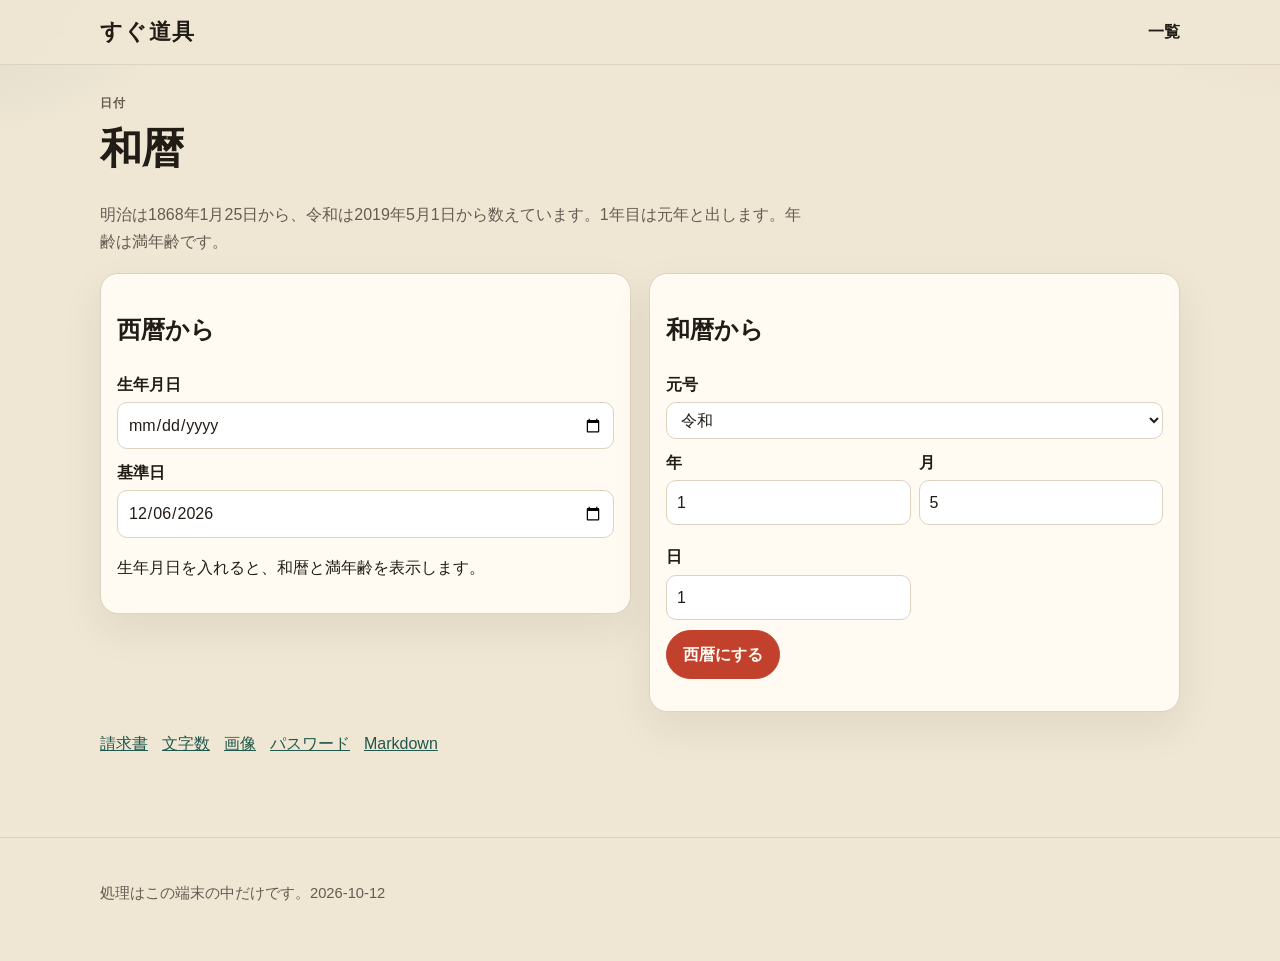
==== calendar.html @ 672f767a "すぐ道具を pinnsann.com で公開する。 Co-authored-by: Cursor <cursoragent@cursor.com>" ====
<!DOCTYPE html>
<html lang="ja">
<head>
  <meta charset="utf-8">
  <meta name="viewport" content="width=device-width, initial-scale=1">
  <title>和暦・西暦・年齢 | すぐ道具</title>
  <meta name="description" content="明治以降の和暦と西暦を入れ替え、満年齢を出します。">
  <link rel="icon" href="favicon.svg">
  <link rel="stylesheet" href="css/site.css">
</head>
<body>
  <a class="skip" href="#main">本文へ</a>
  <header class="site-header"><div class="wrap header-inner"><a class="brand" href="index.html">すぐ道具</a><nav class="nav" aria-label="主要"><a href="index.html">一覧</a></nav></div></header>
  <main id="main" class="wrap">
    <header class="page-head">
      <p class="kicker">日付</p>
      <h1>和暦</h1>
      <p>明治は1868年1月25日から、令和は2019年5月1日から数えています。1年目は元年と出します。年齢は満年齢です。</p>
    </header>
    <div class="layout">
      <section class="panel">
        <h2>西暦から</h2>
        <label class="field"><span>生年月日</span><input id="birth" type="date"></label>
        <label class="field"><span>基準日</span><input id="asof" type="date"></label>
        <p id="cal-out" aria-live="polite">生年月日を入れると、和暦と満年齢を表示します。</p>
      </section>
      <section class="panel">
        <h2>和暦から</h2>
        <label class="field"><span>元号</span>
          <select id="era">
            <option>令和</option>
            <option>平成</option>
            <option>昭和</option>
            <option>大正</option>
            <option>明治</option>
          </select>
        </label>
        <div class="grid-2">
          <label class="field"><span>年</span><input id="era-year" type="number" min="1" max="64" step="1" value="1"></label>
          <label class="field"><span>月</span><input id="era-month" type="number" min="1" max="12" step="1" value="5"></label>
          <label class="field"><span>日</span><input id="era-day" type="number" min="1" max="31" step="1" value="1"></label>
        </div>
        <button id="to-gregorian" class="btn btn-primary" type="button">西暦にする</button>
        <p id="greg-out" aria-live="polite"></p>
      </section>
    </div>
    <p class="related"><a href="invoice.html">請求書</a><a href="counter.html">文字数</a><a href="image.html">画像</a><a href="password.html">パスワード</a><a href="markdown.html">Markdown</a></p>
  </main>
  <footer class="site-footer"><div class="wrap"><p>処理はこの端末の中だけです。2026-10-12</p></div></footer>
  <script src="js/calendar.js"></script>
</body>
</html>
---- css/site.css ----
:root {
  --paper: #efe6d4;
  --sheet: #fffaf2;
  --ink: #221c16;
  --muted: #655c52;
  --line: #ddd2c0;
  --accent: #c2412d;
  --pine: #21584c;
  --pine-soft: #e4f0eb;
  --gold: #8a5712;
  --shadow: 0 16px 40px rgba(70, 42, 18, 0.08);
  --sans: "Yu Gothic UI", "Hiragino Sans", Meiryo, sans-serif;
  --serif: "Yu Mincho", "Hiragino Mincho ProN", "Times New Roman", serif;
  --mono: "Cascadia Mono", Consolas, "Courier New", monospace;
}

* { box-sizing: border-box; }

body {
  margin: 0;
  color: var(--ink);
  font-family: var(--sans);
  line-height: 1.7;
  background:
    radial-gradient(900px 420px at 110% -10%, rgba(194, 65, 45, 0.1), transparent 50%),
    radial-gradient(700px 320px at -10% 0%, rgba(33, 88, 76, 0.1), transparent 46%),
    var(--paper);
}

a { color: var(--pine); }
.skip { position: absolute; left: 12px; top: -40px; background: var(--ink); color: white; padding: 6px 10px; z-index: 20; }
.skip:focus { top: 12px; }
.wrap { width: min(1080px, calc(100% - 32px)); margin-inline: auto; }

.site-header {
  position: sticky; top: 0; z-index: 10;
  background: rgba(239, 230, 212, 0.92);
  backdrop-filter: blur(12px);
  border-bottom: 1px solid var(--line);
}
.header-inner { display: flex; justify-content: space-between; align-items: center; gap: 16px; min-height: 64px; }
.brand { color: var(--ink); text-decoration: none; font-family: var(--serif); font-size: 1.35rem; font-weight: 700; letter-spacing: 0.06em; }
.nav { display: flex; gap: 16px; flex-wrap: wrap; }
.nav a { color: var(--ink); text-decoration: none; font-weight: 700; }
.nav a:hover { color: var(--accent); }

main { padding: 28px 0 64px; }
.hero { padding: 18px 0 8px; }
.seal {
  display: inline-block; margin: 0 0 10px; border: 2px solid var(--accent); color: var(--accent);
  border-radius: 999px; padding: 2px 10px; font-size: 0.78rem; font-weight: 700; letter-spacing: 0.08em;
}
.hero h1, .page-head h1 { font-family: var(--serif); margin: 0; }
.hero h1 { font-size: clamp(2.4rem, 7vw, 4.4rem); letter-spacing: 0.04em; }
.lede, .page-head p, .card p { color: var(--muted); }
.lede { font-size: 1.05rem; max-width: 40rem; }
.actions, .btn-row { display: flex; flex-wrap: wrap; gap: 10px; }

.btn {
  display: inline-flex; align-items: center; justify-content: center;
  border-radius: 999px; padding: 10px 16px; text-decoration: none; border: 1px solid var(--ink);
  background: transparent; color: var(--ink); font: inherit; font-weight: 700; cursor: pointer;
}
.btn-primary { background: var(--accent); border-color: var(--accent); color: #fffaf2; }
.btn-small { padding: 6px 10px; font-size: 0.92rem; }

.section { margin-top: 28px; }
.section h2 { font-family: var(--serif); font-size: 1.7rem; margin-bottom: 8px; }
.card-grid { display: grid; grid-template-columns: repeat(auto-fit, minmax(240px, 1fr)); gap: 14px; }
.card {
  display: flex; flex-direction: column; gap: 8px; min-height: 170px;
  background: var(--sheet); border: 1px solid var(--line); border-top: 4px solid var(--accent);
  border-radius: 16px; padding: 16px; color: inherit; text-decoration: none; box-shadow: var(--shadow);
}
a.card:hover { transform: translateY(-2px); }
.kicker { margin: 0; color: var(--accent); font-size: 0.78rem; font-weight: 700; letter-spacing: 0.08em; }
.card h3 { margin: 0; }
.page-head { margin-bottom: 18px; max-width: 44rem; }
.page-head h1 { font-size: clamp(1.8rem, 4vw, 2.6rem); }

.layout { display: grid; grid-template-columns: minmax(0, 1fr) minmax(0, 1fr); gap: 18px; align-items: start; }
.panel, .sheet {
  background: var(--sheet); border: 1px solid var(--line); border-radius: 18px; padding: 16px; box-shadow: var(--shadow);
}
.sheet { border-radius: 4px; font-family: var(--serif); }
.field { display: grid; gap: 4px; margin-bottom: 10px; }
.field span { font-weight: 700; }
input, select, textarea {
  width: 100%; font: inherit; color: inherit; background: white;
  border: 1px solid var(--line); border-radius: 10px; padding: 8px 10px;
}
textarea { resize: vertical; }
.grid-2 { display: grid; grid-template-columns: 1fr 1fr; gap: 8px; }
.line { display: grid; grid-template-columns: 0.95fr 1.4fr 0.5fr 0.7fr 0.75fr auto; gap: 6px; margin-bottom: 6px; }
.stats { display: grid; grid-template-columns: repeat(auto-fit, minmax(140px, 1fr)); gap: 8px; }
.stat { background: var(--pine-soft); border-radius: 12px; padding: 10px 12px; }
.stat b { display: block; font-size: 1.35rem; font-variant-numeric: tabular-nums; }
.stat span { color: var(--muted); font-size: 0.85rem; }
.note { color: var(--muted); font-size: 0.92rem; }
.warn { color: var(--gold); font-weight: 700; }
.mono, code { font-family: var(--mono); }
.password-list { list-style: none; padding: 0; margin: 0; display: grid; gap: 8px; }
.password-list li {
  display: flex; justify-content: space-between; gap: 8px; align-items: center;
  background: white; border: 1px solid var(--line); border-radius: 10px; padding: 8px 10px;
  font-family: var(--mono); word-break: break-all;
}
.sheet table { width: 100%; border-collapse: collapse; }
.sheet th, .sheet td { border-bottom: 1px solid var(--line); padding: 6px 4px; vertical-align: top; text-align: left; }
.sheet .right, .right { text-align: right; font-variant-numeric: tabular-nums; }
.sheet h2 { margin: 0 0 8px; letter-spacing: 0.18em; }
.totals { margin-left: auto; width: min(100%, 280px); }
.preview-frame { background: white; border: 1px dashed var(--line); border-radius: 12px; min-height: 160px; padding: 12px; overflow: auto; }
.related { display: flex; flex-wrap: wrap; gap: 8px 14px; margin-top: 18px; }
.stack { display: grid; gap: 12px; }
form.panel > label { display: flex; gap: 8px; align-items: flex-start; margin: 8px 0; font-weight: 500; }
.site-footer { border-top: 1px solid var(--line); padding: 28px 0 40px; color: var(--muted); font-size: 0.92rem; }
:focus-visible { outline: 2px solid var(--accent); outline-offset: 2px; }

@media (max-width: 860px) {
  .layout, .grid-2, .line { grid-template-columns: 1fr; }
  .header-inner { align-items: flex-start; flex-direction: column; padding: 10px 0; }
}
@media print {
  body { background: white; }
  .site-header, .site-footer, .no-print, .skip, .page-head, .related { display: none !important; }
  .layout { display: block; }
  .sheet { box-shadow: none; border: none; }
  main { padding: 0; }
  .wrap { width: auto; }
}
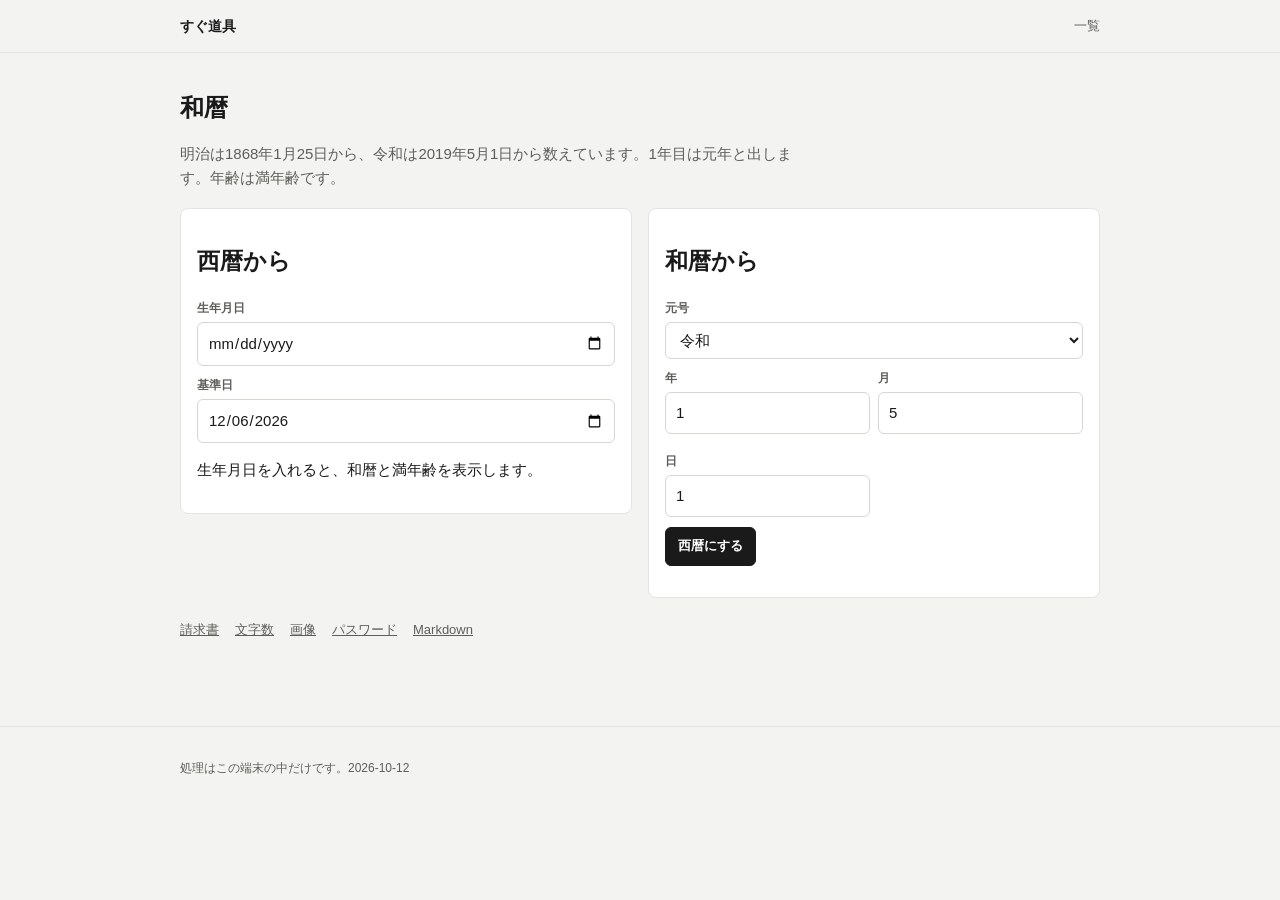
==== commit 0f268bc3: "一覧を、使う作業の名前にする。 Co-authored-by: Cursor <cursoragent@cursor.com>" ====
--- a/calendar.html
+++ b/calendar.html
@@ -13,7 +13,6 @@
   <header class="site-header"><div class="wrap header-inner"><a class="brand" href="index.html">すぐ道具</a><nav class="nav" aria-label="主要"><a href="index.html">一覧</a></nav></div></header>
   <main id="main" class="wrap">
     <header class="page-head">
-      <p class="kicker">日付</p>
       <h1>和暦</h1>
       <p>明治は1868年1月25日から、令和は2019年5月1日から数えています。1年目は元年と出します。年齢は満年齢です。</p>
     </header>
--- a/css/site.css
+++ b/css/site.css
@@ -1,17 +1,12 @@
 :root {
-  --paper: #efe6d4;
-  --sheet: #fffaf2;
-  --ink: #221c16;
-  --muted: #655c52;
-  --line: #ddd2c0;
-  --accent: #c2412d;
-  --pine: #21584c;
-  --pine-soft: #e4f0eb;
-  --gold: #8a5712;
-  --shadow: 0 16px 40px rgba(70, 42, 18, 0.08);
-  --sans: "Yu Gothic UI", "Hiragino Sans", Meiryo, sans-serif;
+  --bg: #f3f3f1;
+  --surface: #fff;
+  --ink: #1a1a1a;
+  --muted: #5e5e5a;
+  --line: #e4e4e0;
+  --sans: "Segoe UI", "Hiragino Sans", "Hiragino Kaku Gothic ProN", Meiryo, sans-serif;
   --serif: "Yu Mincho", "Hiragino Mincho ProN", "Times New Roman", serif;
-  --mono: "Cascadia Mono", Consolas, "Courier New", monospace;
+  --mono: "Cascadia Mono", "Segoe UI Mono", Consolas, monospace;
 }
 
 * { box-sizing: border-box; }
@@ -19,107 +14,145 @@
 body {
   margin: 0;
   color: var(--ink);
+  background: var(--bg);
   font-family: var(--sans);
-  line-height: 1.7;
-  background:
-    radial-gradient(900px 420px at 110% -10%, rgba(194, 65, 45, 0.1), transparent 50%),
-    radial-gradient(700px 320px at -10% 0%, rgba(33, 88, 76, 0.1), transparent 46%),
-    var(--paper);
+  font-size: 15px;
+  line-height: 1.6;
 }
 
-a { color: var(--pine); }
+a { color: inherit; }
 .skip { position: absolute; left: 12px; top: -40px; background: var(--ink); color: white; padding: 6px 10px; z-index: 20; }
 .skip:focus { top: 12px; }
-.wrap { width: min(1080px, calc(100% - 32px)); margin-inline: auto; }
+.wrap { width: min(920px, calc(100% - 40px)); margin-inline: auto; }
 
 .site-header {
-  position: sticky; top: 0; z-index: 10;
-  background: rgba(239, 230, 212, 0.92);
-  backdrop-filter: blur(12px);
+  position: sticky;
+  top: 0;
+  z-index: 10;
+  background: rgba(243, 243, 241, 0.92);
   border-bottom: 1px solid var(--line);
 }
-.header-inner { display: flex; justify-content: space-between; align-items: center; gap: 16px; min-height: 64px; }
-.brand { color: var(--ink); text-decoration: none; font-family: var(--serif); font-size: 1.35rem; font-weight: 700; letter-spacing: 0.06em; }
-.nav { display: flex; gap: 16px; flex-wrap: wrap; }
-.nav a { color: var(--ink); text-decoration: none; font-weight: 700; }
-.nav a:hover { color: var(--accent); }
+.header-inner { display: flex; justify-content: space-between; align-items: center; min-height: 52px; }
+.brand { color: var(--ink); text-decoration: none; font-size: 14px; font-weight: 600; }
+.nav { display: flex; gap: 16px; }
+.nav a { color: var(--muted); text-decoration: none; font-size: 13px; }
+.nav a:hover { color: var(--ink); }
 
-main { padding: 28px 0 64px; }
-.hero { padding: 18px 0 8px; }
-.seal {
-  display: inline-block; margin: 0 0 10px; border: 2px solid var(--accent); color: var(--accent);
-  border-radius: 999px; padding: 2px 10px; font-size: 0.78rem; font-weight: 700; letter-spacing: 0.08em;
-}
-.hero h1, .page-head h1 { font-family: var(--serif); margin: 0; }
-.hero h1 { font-size: clamp(2.4rem, 7vw, 4.4rem); letter-spacing: 0.04em; }
+main { padding: 8px 0 72px; }
+.hero { padding: 36px 0 8px; }
+.hero h1, .page-head h1 { margin: 0; font-weight: 600; letter-spacing: 0; }
+.hero h1 { font-size: 28px; }
 .lede, .page-head p, .card p { color: var(--muted); }
-.lede { font-size: 1.05rem; max-width: 40rem; }
-.actions, .btn-row { display: flex; flex-wrap: wrap; gap: 10px; }
+.lede { margin: 8px 0 0; max-width: 36rem; font-size: 15px; }
+.actions, .btn-row { display: flex; flex-wrap: wrap; gap: 8px; }
 
 .btn {
-  display: inline-flex; align-items: center; justify-content: center;
-  border-radius: 999px; padding: 10px 16px; text-decoration: none; border: 1px solid var(--ink);
-  background: transparent; color: var(--ink); font: inherit; font-weight: 700; cursor: pointer;
+  display: inline-flex;
+  align-items: center;
+  justify-content: center;
+  border-radius: 6px;
+  padding: 8px 12px;
+  text-decoration: none;
+  border: 1px solid #d2d2cc;
+  background: var(--surface);
+  color: var(--ink);
+  font: inherit;
+  font-size: 13px;
+  font-weight: 600;
+  cursor: pointer;
 }
-.btn-primary { background: var(--accent); border-color: var(--accent); color: #fffaf2; }
-.btn-small { padding: 6px 10px; font-size: 0.92rem; }
+.btn:hover { border-color: #1a1a1a; }
+.btn-primary { background: #1a1a1a; border-color: #1a1a1a; color: #fff; }
+.btn-primary:hover { background: #333; }
+.btn-small { padding: 6px 10px; }
 
 .section { margin-top: 28px; }
-.section h2 { font-family: var(--serif); font-size: 1.7rem; margin-bottom: 8px; }
-.card-grid { display: grid; grid-template-columns: repeat(auto-fit, minmax(240px, 1fr)); gap: 14px; }
+.section h2 {
+  margin: 0 0 8px;
+  color: var(--muted);
+  font-size: 12px;
+  font-weight: 600;
+}
+.card-grid { display: flex; flex-direction: column; border-top: 1px solid var(--line); }
 .card {
-  display: flex; flex-direction: column; gap: 8px; min-height: 170px;
-  background: var(--sheet); border: 1px solid var(--line); border-top: 4px solid var(--accent);
-  border-radius: 16px; padding: 16px; color: inherit; text-decoration: none; box-shadow: var(--shadow);
+  display: block;
+  min-height: 0;
+  padding: 14px 2px;
+  background: transparent;
+  border: 0;
+  border-bottom: 1px solid var(--line);
+  border-radius: 0;
+  color: inherit;
+  text-decoration: none;
 }
-a.card:hover { transform: translateY(-2px); }
-.kicker { margin: 0; color: var(--accent); font-size: 0.78rem; font-weight: 700; letter-spacing: 0.08em; }
-.card h3 { margin: 0; }
-.page-head { margin-bottom: 18px; max-width: 44rem; }
-.page-head h1 { font-size: clamp(1.8rem, 4vw, 2.6rem); }
+.card:hover { background: var(--surface); }
+.kicker { margin: 0 0 6px; color: #8a8a84; font-size: 12px; font-weight: 500; }
+.card h3 { margin: 0; font-size: 16px; font-weight: 600; }
+.card p { margin: 4px 0 0; font-size: 13px; }
+.page-head { margin: 28px 0 18px; max-width: 40rem; }
+.page-head h1 { font-size: 24px; }
+.page-head .kicker { display: block; margin-bottom: 6px; }
 
-.layout { display: grid; grid-template-columns: minmax(0, 1fr) minmax(0, 1fr); gap: 18px; align-items: start; }
+.layout { display: grid; grid-template-columns: minmax(0, 1fr) minmax(0, 1fr); gap: 16px; align-items: start; }
 .panel, .sheet {
-  background: var(--sheet); border: 1px solid var(--line); border-radius: 18px; padding: 16px; box-shadow: var(--shadow);
+  background: var(--surface);
+  border: 1px solid var(--line);
+  border-radius: 8px;
+  padding: 16px;
 }
-.sheet { border-radius: 4px; font-family: var(--serif); }
+.sheet { border-radius: 2px; padding: 28px 24px; font-family: var(--serif); }
 .field { display: grid; gap: 4px; margin-bottom: 10px; }
-.field span { font-weight: 700; }
+.field span { font-size: 12px; font-weight: 600; color: var(--muted); }
 input, select, textarea {
-  width: 100%; font: inherit; color: inherit; background: white;
-  border: 1px solid var(--line); border-radius: 10px; padding: 8px 10px;
+  width: 100%;
+  font: inherit;
+  color: inherit;
+  background: #fff;
+  border: 1px solid #d7d7d2;
+  border-radius: 6px;
+  padding: 8px 10px;
 }
 textarea { resize: vertical; }
 .grid-2 { display: grid; grid-template-columns: 1fr 1fr; gap: 8px; }
 .line { display: grid; grid-template-columns: 0.95fr 1.4fr 0.5fr 0.7fr 0.75fr auto; gap: 6px; margin-bottom: 6px; }
-.stats { display: grid; grid-template-columns: repeat(auto-fit, minmax(140px, 1fr)); gap: 8px; }
-.stat { background: var(--pine-soft); border-radius: 12px; padding: 10px 12px; }
-.stat b { display: block; font-size: 1.35rem; font-variant-numeric: tabular-nums; }
-.stat span { color: var(--muted); font-size: 0.85rem; }
-.note { color: var(--muted); font-size: 0.92rem; }
-.warn { color: var(--gold); font-weight: 700; }
+.stats { display: grid; grid-template-columns: repeat(auto-fit, minmax(140px, 1fr)); gap: 0 20px; }
+.stat { padding: 12px 0; border-top: 1px solid var(--line); }
+.stat b { display: block; font-size: 22px; font-weight: 600; font-variant-numeric: tabular-nums; }
+.stat span { color: var(--muted); font-size: 12px; }
+.note { color: var(--muted); font-size: 13px; }
+.warn { color: #8a4b12; font-weight: 600; font-size: 13px; }
 .mono, code { font-family: var(--mono); }
-.password-list { list-style: none; padding: 0; margin: 0; display: grid; gap: 8px; }
+.password-list { list-style: none; padding: 0; margin: 12px 0 0; display: grid; gap: 8px; }
 .password-list li {
-  display: flex; justify-content: space-between; gap: 8px; align-items: center;
-  background: white; border: 1px solid var(--line); border-radius: 10px; padding: 8px 10px;
-  font-family: var(--mono); word-break: break-all;
+  display: flex;
+  justify-content: space-between;
+  gap: 8px;
+  align-items: center;
+  background: #f7f7f5;
+  border: 1px solid var(--line);
+  border-radius: 6px;
+  padding: 8px 10px;
+  font-family: var(--mono);
+  font-size: 13px;
+  word-break: break-all;
 }
 .sheet table { width: 100%; border-collapse: collapse; }
 .sheet th, .sheet td { border-bottom: 1px solid var(--line); padding: 6px 4px; vertical-align: top; text-align: left; }
 .sheet .right, .right { text-align: right; font-variant-numeric: tabular-nums; }
-.sheet h2 { margin: 0 0 8px; letter-spacing: 0.18em; }
+.sheet h2 { margin: 0 0 12px; font-weight: 500; letter-spacing: 0.12em; }
 .totals { margin-left: auto; width: min(100%, 280px); }
-.preview-frame { background: white; border: 1px dashed var(--line); border-radius: 12px; min-height: 160px; padding: 12px; overflow: auto; }
-.related { display: flex; flex-wrap: wrap; gap: 8px 14px; margin-top: 18px; }
+.preview-frame { background: #fafaf8; border: 1px solid var(--line); border-radius: 6px; min-height: 160px; padding: 12px; overflow: auto; }
+.related { display: flex; flex-wrap: wrap; gap: 8px 16px; margin-top: 22px; font-size: 13px; }
+.related a { color: var(--muted); }
+.related a:hover { color: var(--ink); }
 .stack { display: grid; gap: 12px; }
-form.panel > label { display: flex; gap: 8px; align-items: flex-start; margin: 8px 0; font-weight: 500; }
-.site-footer { border-top: 1px solid var(--line); padding: 28px 0 40px; color: var(--muted); font-size: 0.92rem; }
-:focus-visible { outline: 2px solid var(--accent); outline-offset: 2px; }
+form.panel > label { display: flex; gap: 8px; align-items: flex-start; margin: 8px 0; }
+.site-footer { border-top: 1px solid var(--line); padding: 20px 0 32px; color: var(--muted); font-size: 12px; }
+:focus-visible { outline: 2px solid #1a1a1a; outline-offset: 2px; }
 
 @media (max-width: 860px) {
   .layout, .grid-2, .line { grid-template-columns: 1fr; }
-  .header-inner { align-items: flex-start; flex-direction: column; padding: 10px 0; }
+  .wrap { width: min(920px, calc(100% - 32px)); }
 }
 @media print {
   body { background: white; }
